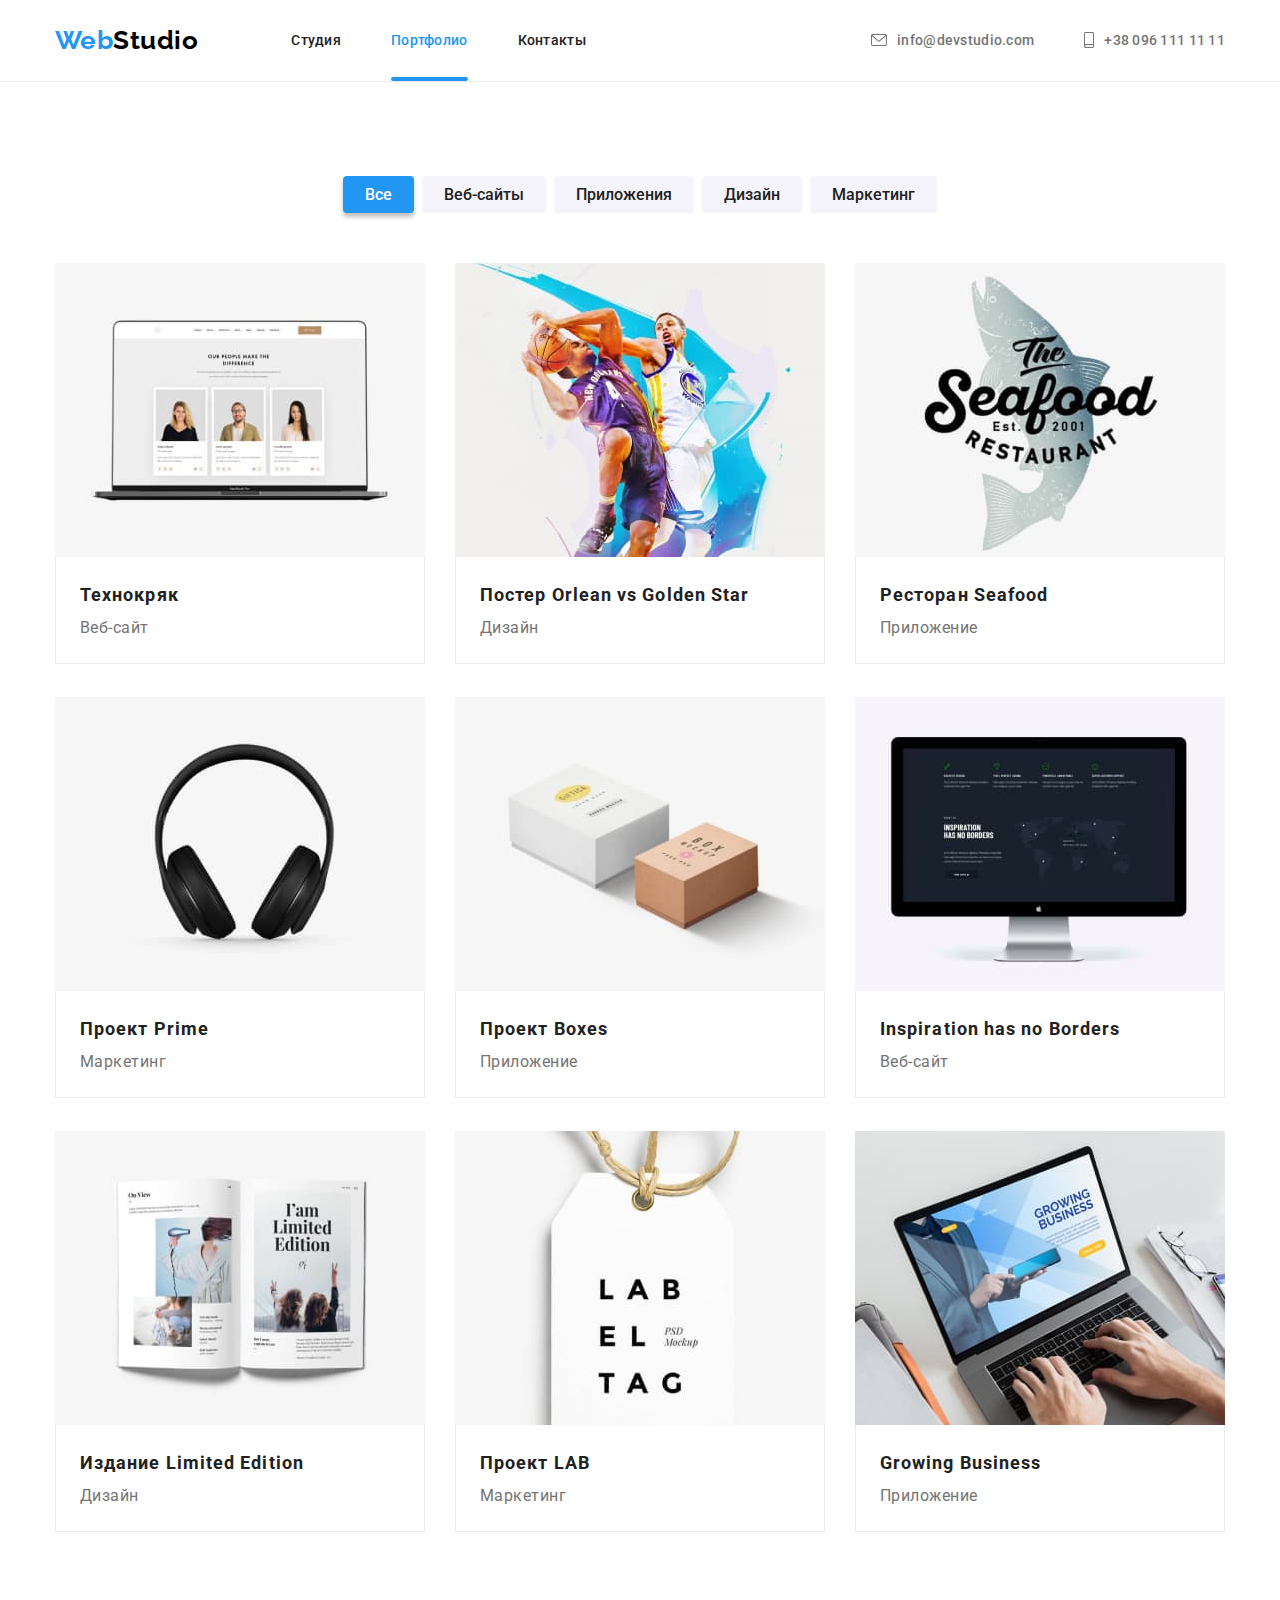
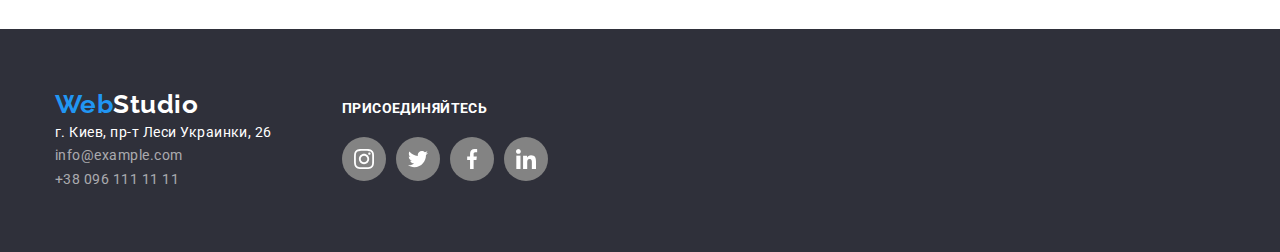
==== portfolio.html @ 6bed9a38 "hw6 first" ====
<!DOCTYPE html>
<html lang="ru">
<head>
  <meta charset="UTF-8">
  <meta http-equiv="X-UA-Compatible" content="IE=edge">
  <meta name="viewport" content="width=device-width, initial-scale=1.0">
  <title>portfolio</title>
  <link rel="stylesheet" href="https://fonts.googleapis.com/css2?family=Raleway:wght@700&family=Roboto:wght@400;500;700;900&display=swap">
  <link rel="stylesheet" href="https://cdnjs.cloudflare.com/ajax/libs/modern-normalize/1.1.0/modern-normalize.css"
    integrity="sha512-Y0MM+V6ymRKN2zStTqzQ227DWhhp4Mzdo6gnlRnuaNCbc+YN/ZH0sBCLTM4M0oSy9c9VKiCvd4Jk44aCLrNS5Q=="
    crossorigin="anonymous" referrerpolicy="no-referrer" />
  <link rel="stylesheet" href="./css/styles.css">
</head>
<body class="page">
  <!-- Шапка портфолио ------->
  <header class="header">
    <div class="container logo-head">
      <a href="./index.html" class="logo link"
      >Web<span lang="en" class="top-logo">Studio</span>
      </a>
      <nav class="nav">
        <ul class="site-nav list">
          <li class="item"> <a href="./index.html" class="studio link"> Студия</a> </li>
          <li class="item"> <a href="./portfolio.html" class="portfolio link current"> Портфолио</a> </li>
          <li class="item"> <a href="" class="contacts link"> Контакты</a> </li>
        </ul>
      </nav>
      <ul class="auth-nav list">
        <li class="item"> <a href="mailto:info@devstudio.com" 
                target="_blank" rel="noopener noreferrer"
                class="mail link"><svg class="mail-icon" width="16" height="12">
                  <use href="./images/icons.svg#icon-envelope"></use>
                </svg> info@devstudio.com</a>
        </li>
        <li class="item"> <a href="tel:+380961111111"
                class="phone link"><svg class="phone-icon" width="10" height="16" viewBox="0 0 10 16" fill="none" xmlns="http://www.w3.org/2000/svg">
                  <path
                    d="M8.5 0H1.5C0.672848 0 0 0.672848 0 1.5V14.5C0 15.3272 0.672848 16 1.5 16H8.5C9.32715 16 10 15.3272 10 14.5V1.5C10 0.672848 9.32715 0 8.5 0ZM1.5 1H8.5C8.77588 1 9 1.22412 9 1.5V12H1V1.5C1 1.22412 1.22412 1 1.5 1ZM8.5 15H1.5C1.22412 15 1 14.7759 1 14.5V13H9V14.5C9 14.7759 8.77588 15 8.5 15Z"
                     />
                  <path
                    d="M2.35355 13.7389C2.54882 13.9213 2.54882 14.2169 2.35355 14.3992C2.15828 14.5816 1.84172 14.5816 1.64645 14.3992C1.45118 14.2169 1.45118 13.9213 1.64645 13.7389C1.84172 13.5566 2.15828 13.5566 2.35355 13.7389Z"
                     />
                </svg> +38 096 111 11 11</a>
        </li>
      </ul>
    </div>
  </header>

  <main>
    
  <!--Кнопки-->
  <section class="section portfolio-section">
    <div class="container">
      <h1 class="visually-hidden">Portfolio</h1>
      <ul class="portfolio-btns list">
        <li class="btns-list"><button type="button" class="portfolio-button current">Все</button></li>
        <li class="btns-list"><button type="button" class="portfolio-button">Веб-сайты</button></li>
        <li class="btns-list"><button type="button" class="portfolio-button">Приложения</button></li>
        <li class="btns-list"><button type="button" class="portfolio-button">Дизайн</button></li>
        <li class="btns-list"><button type="button" class="portfolio-button">Маркетинг</button></li>
      </ul>  

  <!--Макеты проектов-->
      <ul class="projects list">
        <li class="item">
          <div class="project-item-wrap"> 
            <img src="./images/technocrash.jpg" alt="Фото ноутбука" width="370" height="294">
            <p class="project-top-text">Технокряк это современная площадка распространения коронавируса. Компании используют эту платформу для цифрового
            шпионажа и атак на защищённые сервера конкурентов.</p>
          </div>
          <div class="description-photo">            
            <h2 class="title sites">Технокряк</h2> 
            <a class="section content">Веб-сайт </a>
          </div>
        </li>

        <li class="item">
          <div class="project-item-wrap">
            <img src="./images/basketball.jpg" alt="Фото баскетболистов" width="370" height="294">
            <p class="project-top-text">Технокряк это современная площадка распространения коронавируса. Компании используют эту платформу для цифрового
            шпионажа и атак на защищённые сервера конкурентов.</p>
          </div>
          <div class="description-photo">            
            <h2 class="title sites">Постер <span lang="en"> Orlean vs Golden Star</span></h2> 
            <a class="section content">Дизайн </a>
          </div>
        </li>

        <li class="item">
          <div class="project-item-wrap">
            <img src="./images/seafood.jpg" alt="Фото рыбы" width="370" height="294">
            <p class="project-top-text">Технокряк это современная площадка распространения коронавируса. Компании используют эту платформу для цифрового
            шпионажа и атак на защищённые сервера конкурентов.</p>
          </div>
          <div class="description-photo">            
            <h2 class="title sites">Ресторан <span lang="en">Seafood</span> </h2> 
            <a class="section content">Приложение </a>
          </div>
        </li>

        <li class="item">
          <div class="project-item-wrap">
            <img src="./images/speakerphone.jpg" alt="Фото Наушники" width="370" height="294">
            <p class="project-top-text">Технокряк это современная площадка распространения коронавируса. Компании используют эту платформу для цифрового
            шпионажа и атак на защищённые сервера конкурентов.</p>
          </div>
          <div class="description-photo">            
            <h2 class="title sites">Проект <span lang="en">Prime</span></h2> 
            <a class="section content">Маркетинг </a>
          </div>
        </li>

        <li class="item">
          <div class="project-item-wrap">
            <img src="./images/boxes.jpg" alt="Фото Коробки" width="370" height="294">
            <p class="project-top-text">Технокряк это современная площадка распространения коронавируса. Компании используют эту платформу для цифрового
            шпионажа и атак на защищённые сервера конкурентов.</p>
          </div>
          <div class="description-photo">            
            <h2 class="title sites">Проект <span lang="en">Boxes</span></h2> 
            <a class="section content">Приложение </a>
          </div>
        </li>

        <li class="item">
          <div class="project-item-wrap">
            <img src="./images/display.jpg" alt="Фото Дисплей" width="370" height="294">
            <p class="project-top-text">Технокряк это современная площадка распространения коронавируса. Компании используют эту платформу для цифрового
            шпионажа и атак на защищённые сервера конкурентов.</p>
          </div>
          <div class="description-photo">            
            <h2 class="title sites" lang="en">Inspiration has no Borders</h2> 
            <a class="section content">Веб-сайт </a>
          </div>
        </li>

        <li class="item">
          <div class="project-item-wrap">
            <img src="./images/book.jpg" alt="Фото Книга" width="370" height="294">
            <p class="project-top-text">Технокряк это современная площадка распространения коронавируса. Компании используют эту платформу для цифрового
            шпионажа и атак на защищённые сервера конкурентов.</p>
          </div>
          <div class="description-photo">            
            <h2 class="title sites">Издание <span lang="en">Limited Edition</span></h2> 
            <a class="section content">Дизайн</a> 
          </div>
        </li>

        <li class="item">
          <div class="project-item-wrap">
            <img src="./images/trincket.jpg" alt="Фото брелок" width="370" height="294">
            <p class="project-top-text">Технокряк это современная площадка распространения коронавируса. Компании используют эту платформу для цифрового
            шпионажа и атак на защищённые сервера конкурентов.</p>
          </div>
          <div class="description-photo">            
            <h2 class="title sites">Проект <span lang="en">LAB</span> </h2> 
            <a class="section content">Маркетинг</a> 
          </div>
        </li>
        
        <li class="item">
          <div class="project-item-wrap">
            <img src="./images/desktop.jpg" alt="Фото компьютер" width="370" height="294">
            <p class="project-top-text">Технокряк это современная площадка распространения коронавируса. Компании используют эту платформу для цифрового
            шпионажа и атак на защищённые сервера конкурентов.</p>
          </div>
          <div class="description-photo">            
            <h2 class="title sites" lang="en">Growing Business</h2> 
            <a class="section content">Приложение</a> 
          </div>
        </li> 
      </ul>
    </div>
  </section>
  </main>

  <!-- Подвал-->
  <footer class="footer">
    <div class="container bottom">
        <div class="address-box">
          <a href="./index.html" class="logo link">Web<span class="down logo link">Studio</span></a>
          <address>
            <ul class="address list">
              <li class="city"> г. Киев, пр-т Леси Украинки, 26 </li>
              <li> <a href="mailto:info@example.com" class="mail link">info@example.com</a> </li>
              <li> <a href="tel:+380961111111" class="phone link"> +38 096 111 11 11</a> </li>
            </ul>
          </address>
        </div>

        <div class="connect">
          <p class="connect-title">присоединяйтесь</p>
          <ul class="team-social-list list">
            <li class="footer-social-item">
              <a href="" class="footer-social-link">
                <svg class="footer-social-icon" width="20" height="20">
                  <use href="./images/icons.svg#icon-instagram"></use>
                </svg>
              </a>
            </li>
            <li class="footer-social-item">
              <a href="" class="footer-social-link">
                <svg class="footer-social-icon" width="20" height="20">
                  <use href="./images/icons.svg#icon-twitter"></use>
                </svg>
              </a>
            </li>
            <li class="footer-social-item">
              <a href="" class="footer-social-link">
                <svg class="footer-social-icon" width="20" height="20">
                  <use href="./images/icons.svg#icon-facebook"></use>
                </svg>
              </a>
            </li>
            <li class="footer-social-item">
              <a href="" class="footer-social-link">
                <svg class="footer-social-icon" width="20" height="20">
                  <use href="./images/icons.svg#icon-linkedin"></use>
                </svg>
              </a>
            </li>
          </ul>
        </div>
      
    </div>
  </footer>  
</body>
</html>
---- css/styles.css ----
/* цвет Абзацев 212121 
  цвет текста 757575
  цвет лого 2196f3
  цвет лого 000000
  акцент ffffff
  фон ffffff  
  фон команда f5f4fa
*/

:root {
  --primary-text-color: #757575;
  --title-text-color: #212121;
  --accent-color: #ffffff;
  --background-color: #f5f4fa;
  --accent-text-color: #2196f3;
  --background-hero: #2f303a;
  --address-color: #c4c4c4;
  --logo-color: #000000;
  --header-border: #ececec;
  --address-color: rgba(255, 255, 255, 0.6);
  --social-link-color: #afb1b8;
  --button-shadow: rgba(0, 0, 0, 0.25);
  --footer-social-link-color: rgba(255, 255, 255, 0.1);
  --time-duration: 500ms;
  --features-background-color: rgba(47, 48, 58, 0.8);
  --top-box-color: rgba(33, 150, 243, 0.9);
  --backdrop-color: rgba(0, 0, 0, 0.2);
}

html {
  box-sizing: border-box;
}

*,
*::before,
*::after {
  box-sizing: inherit;
}

p,
h1,
h2,
h3,
h4,
h5,
h6 {
  margin: 0;
}

img {
  display: block;
  max-width: 100%;
  height: auto;
}

.visually-hidden {
  position: absolute;
  width: 1px;
  height: 1px;
  margin: -1px;
  border: 0;
  padding: 0;
  white-space: nowrap;
  clip-path: inset(100%);
  clip: rect(0 0 0 0);
  overflow: hidden;
}

.page {
  margin: 0;

  background-color: var(--accent-color);
  color: var(--primary-text-color);
  font-family: Roboto, sans-serif;
  font-style: normal;
  letter-spacing: 0.03em;
}

.container {
  text-align: center;
  width: 1200px;
  margin: 0px auto;
  padding: 0 15px;
}

.header {
  border-bottom: 1px solid var(--header-border);
}

.logo-head {
  display: flex;
  align-items: center;
}

.link {
  text-decoration: none;
  color: inherit;
  transition: color var(--time-duration) cubic-bezier(0.4, 0, 0.2, 1);
}

.logo {
  color: var(--accent-text-color);
  font-family: Raleway, sans-serif;
  font-weight: 700;
  font-size: 26px;
  line-height: 1.2;
  transition: color var(--time-duration) cubic-bezier(0.4, 0, 0.2, 1);
}

.top-logo {
  color: var(--logo-color);
}

.logo-header .logo{
  padding-top: 24px;
  padding-bottom: 24px;
}

.down,
.city {
  color: var(--accent-color);
}
.logo:hover {
  color: var(--accent-text-color);
}

.list {
  list-style: none;
  padding: 0;
  margin: 0;
}

/* site nav */

.nav {
  margin-left: 93px;
}
.site-nav {
  display: flex;

  color: var(--title-text-color);
  font-weight: 500;
  font-size: 14px;
  line-height: 1.2;
  letter-spacing: 0.02em;
  transition: color var(--time-duration) cubic-bezier(0.4, 0, 0.2, 1);
}

.site-nav .item + .item {
  margin-left: 50px;
}

.site-nav .studio,
.site-nav .portfolio,
.site-nav .contacts {
  color: var(--title-text-color);
  padding-top: 32px;
  padding-bottom: 32px;
  display: block;
  transition: color var(--time-duration) cubic-bezier(0.4, 0, 0.2, 1);
}

.site-nav .link:hover,
.site-nav .link:focus,
.site-nav .link.current {
  color: var(--accent-text-color);
}

.site-nav .link {
  position: relative;
}
.site-nav .link.current::after {
  position: absolute;
  content: "";
  width: 100%;
  height: 4px;
  background-color: var(--accent-text-color);
  left: 0;
  bottom: 0;
  border: 1px solid var(--logo-color)
  box-sizing: border-box;
  border-radius: 2px;
}

/* -------------auth-nav ----------- */
.auth-nav {
  display: flex;
  margin-left: auto;
  transition: color var(--time-duration) cubic-bezier(0.4, 0, 0.2, 1);
}

.auth-nav .item + .item {
  margin-left: 50px;
}

.auth-nav .mail,
.auth-nav .phone,
.auth-nav .first-mail {
  display: flex;
  color: var(--primary-text-color);
  font-weight: 500;
  font-size: 14px;
  line-height: 1.2;
  letter-spacing: 0.02em;
  padding: 32px 0;
  align-items: center;
  transition: color var(--time-duration) cubic-bezier(0.4, 0, 0.2, 1);
}

.auth-nav .link:hover,
.auth-nav .link:focus {
  color: var(--accent-text-color);
}

.auth-nav .link:hover .mail-icon,
.auth-nav .link:focus .mail-icon,
.auth-nav .link:hover .phone-icon,
.auth-nav .link:focus .phone-icon {
  color: var(--accent-text-color);
}

.mail-icon,
.phone-icon {
  fill: currentColor;
  margin-right: 10px;
  transition: cubic-bezier(0.4, 0, 0.2, 1), 
  cubic-bezier(0.4, 0, 0.2, 1); 
  
}

/*--------------- Hero------*/
.hero-title,
.hero-button {
  color: var(--accent-color);
}

.hero-title {
  width: 696px;
  margin: 0 auto 30px;
  font-weight: 900;
  font-size: 44px;
  line-height: 1.4;
  letter-spacing: 0.06em;
  text-transform: uppercase;
}

.hero-button {
  text-align: center;
  width: 200px;
  height: 50px;
  border-radius: 4px;
  border: 0;

  background-color: var(--accent-text-color);
  font-family: Roboto, sans-serif;
  font-weight: 700;
  font-size: 16px;
  line-height: 1.9;
  letter-spacing: 0.06em;
  cursor: pointer;
}

.hero {
  padding-top: 200px;
  padding-bottom: 200px;
  background-color: var(--background-hero);
  background-image: linear-gradient(
      rgba(47, 48, 58, 0.4),
      rgba(47, 48, 58, 0.4)
    ),
    url(../images/hero-bg.jpg);
  width: 1600px;
  height: 600px;
  background-repeat: no-repeat;
  background-position: 50% 50%;
  background-size: cover;
  margin: 0 auto;
}

.property {
  padding-bottom: 94px;
  padding-top: 94px;
}

.section .title {
  color: var(--title-text-color);
  font-weight: 700;
  font-size: 18px;
  line-height: 2;
  letter-spacing: 0.06em;
}
/* -------Team------------ */
.title-features {
  display: inline;
  margin-right: auto;
  margin-bottom: 50px;
}

.photos {
  padding-bottom: 94px;
}

.features {
  display: flex;
}

.features .item {
  position: relative;
}

.features .item + .item {
  margin-left: 30px;
}

.features-text {
  position: absolute;
  top: 50%;
  left: 50%;
  transform: translate(-50%, -50%);
  color: var(--accent-color);
  font-weight: 700;
  font-size: 14px;
  line-height: 1.2;
  text-align: justify;
  letter-spacing: 0.03em;
  text-transform: uppercase;
}

.features-text-box {
  position: absolute;
  background-color: var(--features-background-color);
  width: 370px;
  height: 70px;
  bottom: 0;  
}

.employees {
  display: flex;
}

.employees .item {
  border-radius: 4px;
  box-shadow: 0 4px 4px 0 var(--button-shadow);
  overflow: hidden;
}

.employees .item + .item {
  margin-left: 30px;
}

.properties {
  display: flex;
}

.properties .item {
  margin-right: 30px;
  width: 270px;
}

.properties .item:last-child {
  margin-right: 0;
}

.property-item {
  display: flex;
  background-color: var(--background-color);
  width: 270px;
  height: 120px;
  justify-content: center;
  align-items: center;
  margin-bottom: 30px;
}

/* --------Social links------------- */

.team-social-list {
  display: flex;
  justify-content: center;
}

.team-social-item {
  background-color: var(--accent-color);
  width: 44px;
  height: 44px;
  border-radius: 50%;
  transition: background-color var(--time-duration) cubic-bezier(0.4, 0, 0.2, 1);
}

.team-social-item + .team-social-item {
  margin-left: 10px;
}

.social-link {
  width: 100%;
  height: 100%;
  display: flex;
  align-items: center;
  justify-content: center;
  border-radius: 50%;
  transition: color var(--time-duration) cubic-bezier(0.4, 0, 0.2, 1), 
  background-color var(--time-duration) cubic-bezier(0.4, 0, 0.2, 1);  
}

.social-icon {
  fill: var(--social-link-color);
  transition: fill var(--time-duration) cubic-bezier(0.4, 0, 0.2, 1);
}

.social-link:hover .social-icon,
.social-link:focus .social-icon {
  fill: var(--accent-color);
}

.social-link:hover,
.social-link:focus {
  background-color: var(--accent-text-color);
}

.customers {
  justify-content: center;
  padding-top: 100px;
  padding-bottom: 88px;
}

.customers-title {
  margin-bottom: 50px;
}

.customers-list {
  display: flex;
  justify-content: center;
}

.customers-item {
  background-color: var(--accent-color);
  width: 170px;
  height: 92px;
  border: 1px solid var(--social-link-color);
  box-sizing: border-box;
  border-radius: 4px;
  transition: color var(--time-duration) cubic-bezier(0.4, 0, 0.2, 1);
}

.customers-item + .customers-item {
  margin-left: 30px;
}

.customers-link {
  width: 100%;
  height: 100%;
  display: flex;
  align-items: center;
  justify-content: center;
  transition: color var(--time-duration)  cubic-bezier(0.4, 0, 0.2, 1);
}

.customers-icon {
  fill: var(--social-link-color);
  transition: fill var(--time-duration) cubic-bezier(0.4, 0, 0.2, 1);
}

.customers-item:hover,
.customers-item:focus {
  border: 1px solid var(--accent-text-color);
  box-sizing: border-box;
  border-radius: 4px;
}

.customers-link:hover,
.customers-link:focus {
  background-color: var(--accent-color);
}

.customers-link:hover .customers-icon,
.customers-link:focus .customers-icon {
  fill: var(--accent-text-color);
}

.projects {
  display: flex;
  flex-wrap: wrap;

  padding-left: 0;
  padding-right: 0;
  transition: color var(--time-duration) cubic-bezier(0.4, 0, 0.2, 1);
}

.projects .item {
  text-align: left;
  width: 370px;
  height: 404px;
  margin-right: 30px;
  transition: color var(--time-duration) cubic-bezier(0.4, 0, 0.2, 1);
}

.projects .item:hover,
.projects .item:focus {
  box-shadow: 0 4px 4px 0 var(--button-shadow);
}

.projects .item:hover .project-top-text,
.projects .item:focus .project-top-text {
  transform: translateY(0);
}


.projects .item:nth-child(3n) {
  margin-right: 0;
}

.projects .item:nth-child(n + 3) {
  margin-bottom: 30px;
}

.projects .item:nth-last-child(-n + 3) {
  margin-bottom: 0;
}

.section .images {
  display: block;
}

.section .customers-title,
.section .images,
.section .list-team {
  color: var(--title-text-color);
  font-weight: 700;
  font-size: 36px;
  line-height: 1.16;
  text-align: center;
  letter-spacing: 0.03em;
}

.section .list-team {
  margin-bottom: 50px;
}

.signature {
  background-color: var(--accent-color);
  padding: 30px;
}

.title-description {
  margin-bottom: 10px;
  text-align: left;
  color: var(--title-text-color);
  font-weight: 700;
  font-size: 14px;
  line-height: 1.2;
  letter-spacing: 0.03em;
  text-transform: uppercase;
}

.title {
  color: var(--title-text-color);
  letter-spacing: 0.06em;
}

.title-team {
  color: var(--title-text-color);
  font-weight: 500;
  font-size: 16px;
  line-height: 1.2;
  text-align: center;
  margin-bottom: 10px;
}
.section-content {
  text-align: left;
  color: var(--primary-text-color);
  font-weight: 400;
  font-size: 14px;
  line-height: 1.71;
  letter-spacing: 0.03em;
}

.profession {
  text-align: center;
  margin-bottom: 16px;
}

.team {
  background-color: var(--background-color);
  padding-bottom: 94px;
  padding-top: 94px;
}

.portfolio-section {
  padding: 94px 0;
  transition: color var(--time-duration) cubic-bezier(0.4, 0, 0.2, 1);
}

.portfolio-btns {
  display: flex;
  justify-content: center;
  align-self: center;
  margin-bottom: 50px; 
}

.btns-list:first-child {
  margin-left: 0;
}

.btns-list {
  margin-left: 8px;
  transition: background-color var(--time-duration) cubic-bezier(0.4, 0, 0.2, 1);
}

.portfolio-button {
  border-radius: 4px;
  padding: 6px 22px;
  border: 0;

  background-color: var(--background-color);
  color: var(--title-text-color);
  font-weight: 500;
  font-size: 16px;
  line-height: 1.6;
  cursor: pointer;
  transition: color var(--time-duration) cubic-bezier(0.4, 0, 0.2, 1),
  background-color var(--time-duration) cubic-bezier(0.4, 0, 0.2, 1);
}

.portfolio-button:hover,
.portfolio-button:focus,
.portfolio-button:active,
.portfolio-btns .current {
  background-color: var(--accent-text-color);
  color: var(--accent-color);
  box-shadow: 0 4px 4px 0 var(--button-shadow);
}

.title .sites {
  font-weight: 700;
  font-size: 18px;
  line-height: 2;
  letter-spacing: 0.06em;
  margin-bottom: 4px;
}

.description-photo {
  padding: 20px 24px;
  border: 1px solid var(--header-border);
  border-top: 0;
}

.section .content {
  color: var(--primary-text-color);
  font-size: 16px;
  line-height: 1.87;
}

.project-item-wrap {
  position: relative;
  overflow: hidden;
}

.project-top-text {
  position: absolute;
  top: 0;
  left: 0;
  height: 100%;
  color: var(--accent-color);
  background-color: var(--top-box-color);
  font-size: 18px;
  line-height: 1.55;
  letter-spacing: 0.03em;
  padding: 63px 24px;
  transform: translateY(101%);
  transition: transform var(--time-duration);
}


/* -----------Footer------ */

.address .link {
  color: var(--address-color);
}

.footer {
  display: flex;
  padding-top: 60px;
  padding-bottom: 60px;
  background-color: var(--background-hero);
}

.bottom {
  text-align: left;
  display: flex;
}

.footer .bottom {
  align-items: baseline;
}

.page {
  color: var(--address-color);
}

.footer .mail,
.footer .phone,
.footer .city {
  font-size: 14px;
  font-weight: 400;
  font-style: normal;
  line-height: 1.7;
  display: block;
}

.bottom .logo {
  display: flex;
}

.bottom .down {
  /* margin-bottom: 20px; */
}

.logo-footer {
  margin-bottom: 20px;
}

.address-row {
  margin-bottom: 9px;
}

.address .link:focus,
.address .link:hover {
  color: var(--accent-text-color);
}

.connect {
  margin-left: 70px;
}

.connect-title {
  color: var(--accent-color);
  margin-bottom: 20px;
  font-weight: 700;
  font-size: 14px;
  line-height: 1.2;
  letter-spacing: 0.03em;
  text-transform: uppercase;
}

.footer-social-item {
  background-color: var(--primary-text-color);
  border-radius: 50%;
  width: 44px;
  height: 44px;
  transition: background-color var(--time-duration) cubic-bezier(0.4, 0, 0.2, 1);
}

.footer-social-link {
  width: 100%;
  height: 100%;
  display: flex;
  align-items: center;
  justify-content: center;
  border-radius: 50%;
  transition: background-color var(--time-duration) cubic-bezier(0.4, 0, 0.2, 1);
  /* color var(--time-duration) cubic-bezier(0.4, 0, 0.2, 1);   */
  background-color: var(--footer-social-link-color);
}
.footer-social-item + .footer-social-item {
  margin-left: 10px;
}

.footer-social-icon {
  fill: var(--accent-color);
  transition: fill var(--time-duration) cubic-bezier(0.4, 0, 0.2, 1);
}

.footer-social-link:hover .footer-social-icon,
.footer-social-link:focus .footer-social-icon {
  fill: var(--accent-color);
}

.footer-social-link:hover,
.footer-social-link:focus {
  background-color: var(--accent-text-color);
}

.backdrop {
  position: fixed;
  width: 100vw;
  height: 100vh;
  background-color: var(--backdrop-color);  
  top: 0;
  left: 0;
  transition: opacity var(--time-duration), visibility var(--time-duration);
}

.modal {
  position: absolute;
  top: 50%;
  left: 50%;
  transform: rotate(0) translate(-50%, -50%);
  transition: transform var(--time-duration);
  width: 528px;
  height: 581px;
  background-color: var(--background-color);
  border-radius: 5px;
}

.modal-close-button {
  position: absolute;
  top: 6px;
  right: 6px;
  width: 30px;
  height: 30px;
  background-color: transparent;
  border-radius: 50%;
  border: 1px solid var(--address-color);
  display: flex;
  align-items: center;
  justify-content: center;
}

.is-hidden {
  visibility: hidden;
  opacity: 0;
  pointer-events: none;
}

.backdrop.is-hidden .modal {
  transform: rotate(90deg);
}
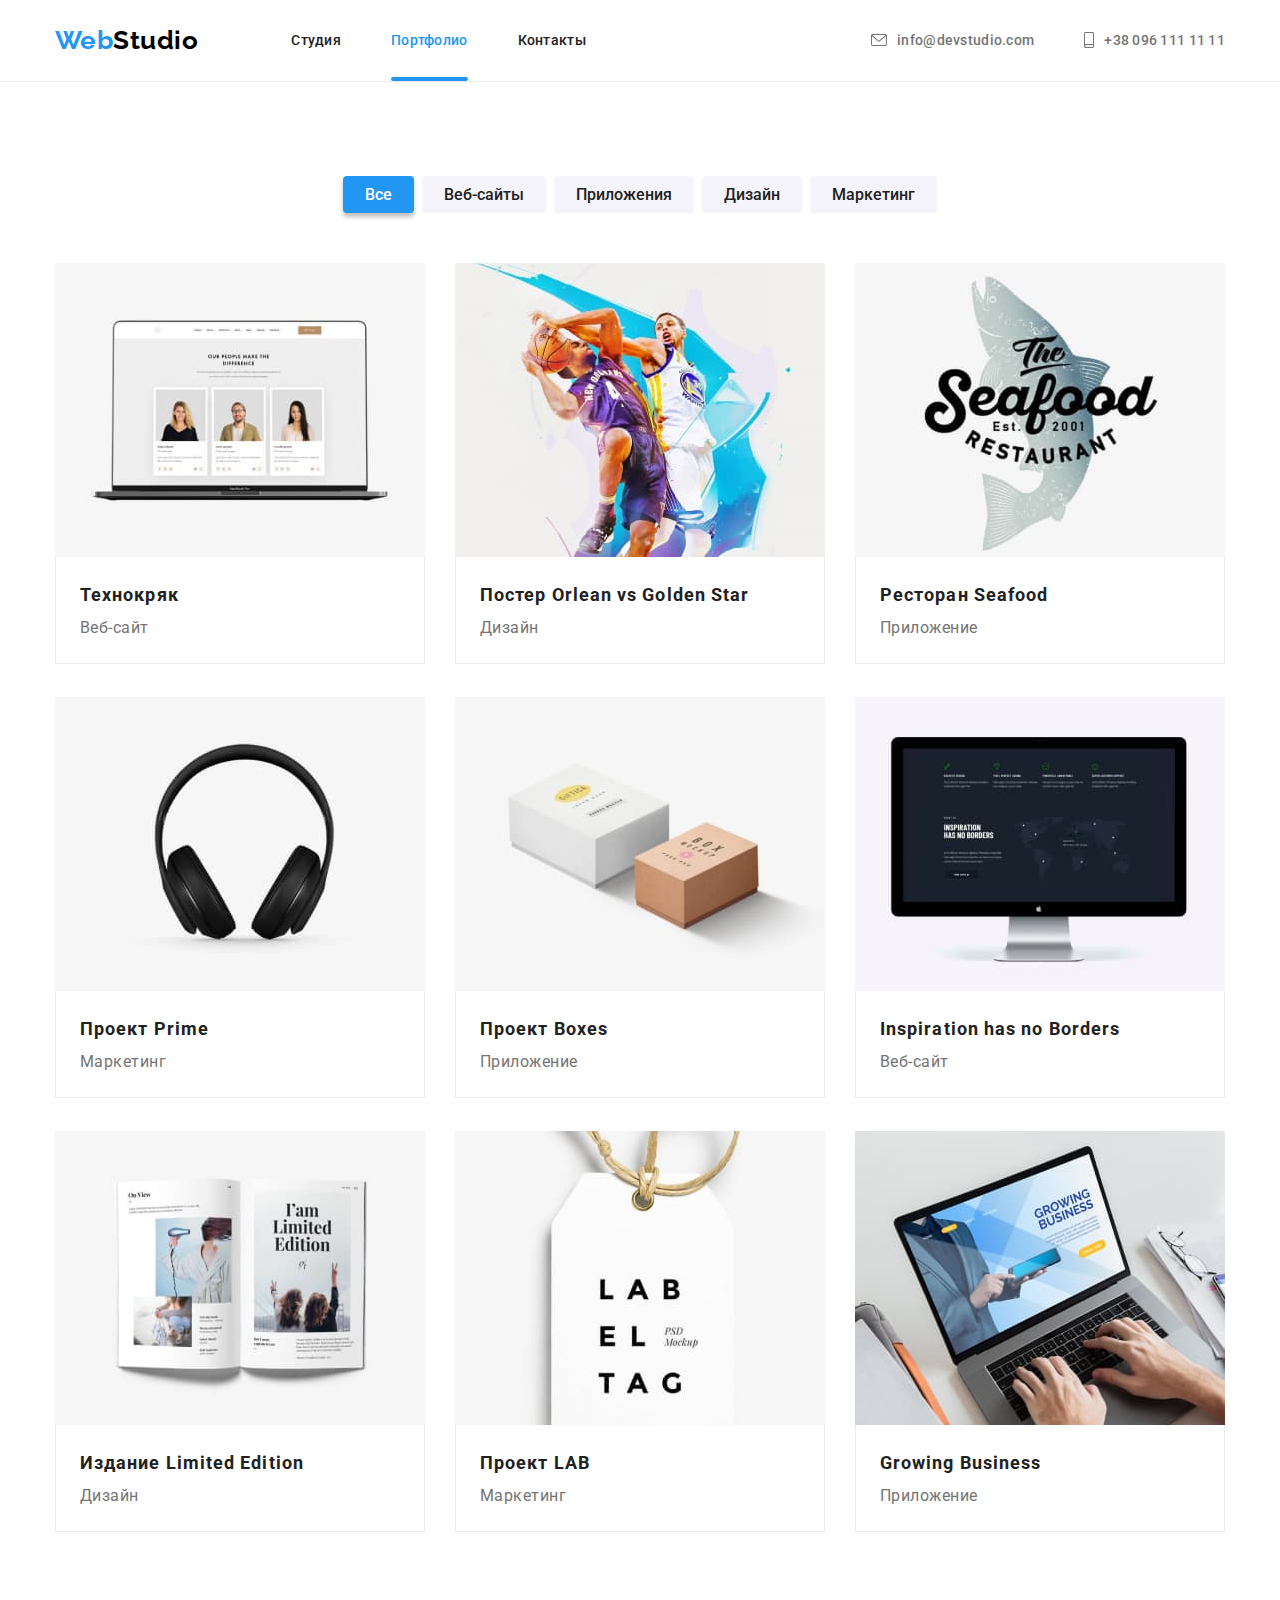
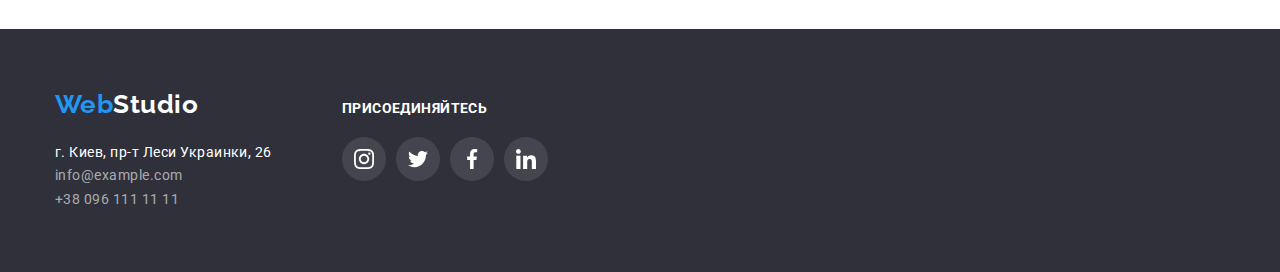
==== commit cb35ab55: "hw6 ==1" ====
--- a/portfolio.html
+++ b/portfolio.html
@@ -178,7 +178,7 @@
   <footer class="footer">
     <div class="container bottom">
         <div class="address-box">
-          <a href="./index.html" class="logo link">Web<span class="down logo link">Studio</span></a>
+          <a href="./index.html" class="logo link logo-footer">Web<span class="down logo link">Studio</span></a>
           <address>
             <ul class="address list">
               <li class="city"> г. Киев, пр-т Леси Украинки, 26 </li>
--- a/css/styles.css
+++ b/css/styles.css
@@ -21,6 +21,7 @@
   --social-link-color: #afb1b8;
   --button-shadow: rgba(0, 0, 0, 0.25);
   --footer-social-link-color: rgba(255, 255, 255, 0.1);
+  --input-form-border: rgba(255, 255, 255, 0.2);
   --time-duration: 500ms;
   --features-background-color: rgba(47, 48, 58, 0.8);
   --top-box-color: rgba(33, 150, 243, 0.9);
@@ -313,15 +314,10 @@
 }
 
 .features-text {
-  position: absolute;
-  top: 50%;
-  left: 50%;
-  transform: translate(-50%, -50%);
   color: var(--accent-color);
   font-weight: 700;
   font-size: 14px;
   line-height: 1.2;
-  text-align: justify;
   letter-spacing: 0.03em;
   text-transform: uppercase;
 }
@@ -332,6 +328,9 @@
   width: 370px;
   height: 70px;
   bottom: 0;  
+  display: flex;
+  justify-content: center;
+  align-items: center;
 }
 
 .employees {
@@ -741,8 +740,7 @@
   text-transform: uppercase;
 }
 
-.footer-social-item {
-  background-color: var(--primary-text-color);
+.footer-social-item { 
   border-radius: 50%;
   width: 44px;
   height: 44px;
@@ -778,6 +776,42 @@
 .footer-social-link:focus {
   background-color: var(--accent-text-color);
 }
+
+.online {
+  margin-left: 93px;
+}
+
+.online-input {
+  background-color: transparent;
+}
+
+
+.online-title {
+  color: var(--accent-color);
+  margin-bottom: 20px;
+  font-weight: 700;
+  font-size: 14px;
+  line-height: 1.2;
+  letter-spacing: 0.03em;
+  text-transform: uppercase;
+}
+
+.online-button {
+  border-radius: 4px;
+  padding: 6px 22px;
+  border: 0;
+
+  background-color: var(--background-color);
+  color: var(--title-text-color);
+  font-weight: 500;
+  font-size: 16px;
+  line-height: 1.6;
+  cursor: pointer;
+  transition: color var(--time-duration) cubic-bezier(0.4, 0, 0.2, 1),
+  background-color var(--time-duration) cubic-bezier(0.4, 0, 0.2, 1);
+
+}
+
 
 .backdrop {
   position: fixed;
@@ -791,6 +825,7 @@
 
 .modal {
   position: absolute;
+  padding: 40px;
   top: 50%;
   left: 50%;
   transform: rotate(0) translate(-50%, -50%);
@@ -799,6 +834,57 @@
   height: 581px;
   background-color: var(--background-color);
   border-radius: 5px;
+}
+
+.modal-form {
+  margin-top: 12px;
+  margin-bottom: 20px;
+}
+
+.modal-form-field {
+  margin-bottom: 10px;
+}
+
+.modal-form-field:last-child {
+  margin-bottom: 0;
+}
+
+.modal-input-wrap {
+  position: relative;
+}
+
+.modal-input-text {
+  font-size: 12px;
+  display: block;
+  margin-bottom: 5px;
+  color: var(--title-text-color);
+}
+
+.modal-input {
+  width: 100%;
+  height: 58px;
+  border: 1px solid var(--input-form-border);
+  border-radius: 4px;
+  padding-left: 48px;
+  padding-right: 31px;
+  outline: none;
+  background-color: transparent;
+  transition: border-color var(--time-duration) cubic-bezier(0.4, 0, 0.2, 1);
+  color: var(--input-form-border);
+}
+
+.modal-input:focus + .input-icon,
+.modal-input:hover + .input-icon
+ {
+    fill: var(--accent-text-color);
+}
+
+.input-icon {
+  position: absolute;
+  top: 50%;
+  transform: translateY(-50%);
+  left: 12px;
+  transition: fill var(--time-duration) cubic-bezier(0.4, 0, 0.2, 1);
 }
 
 .modal-close-button {
@@ -815,6 +901,17 @@
   justify-content: center;
 }
 
+.modal-title {
+  position: absolute;
+  font-weight: 700;
+  font-size: 20px;
+  line-height: 1.15;
+  text-align: center;
+  letter-spacing: 0.03em;
+  color: var(--title-text-color);
+  margin-bottom: 12px;
+}
+
 .is-hidden {
   visibility: hidden;
   opacity: 0;
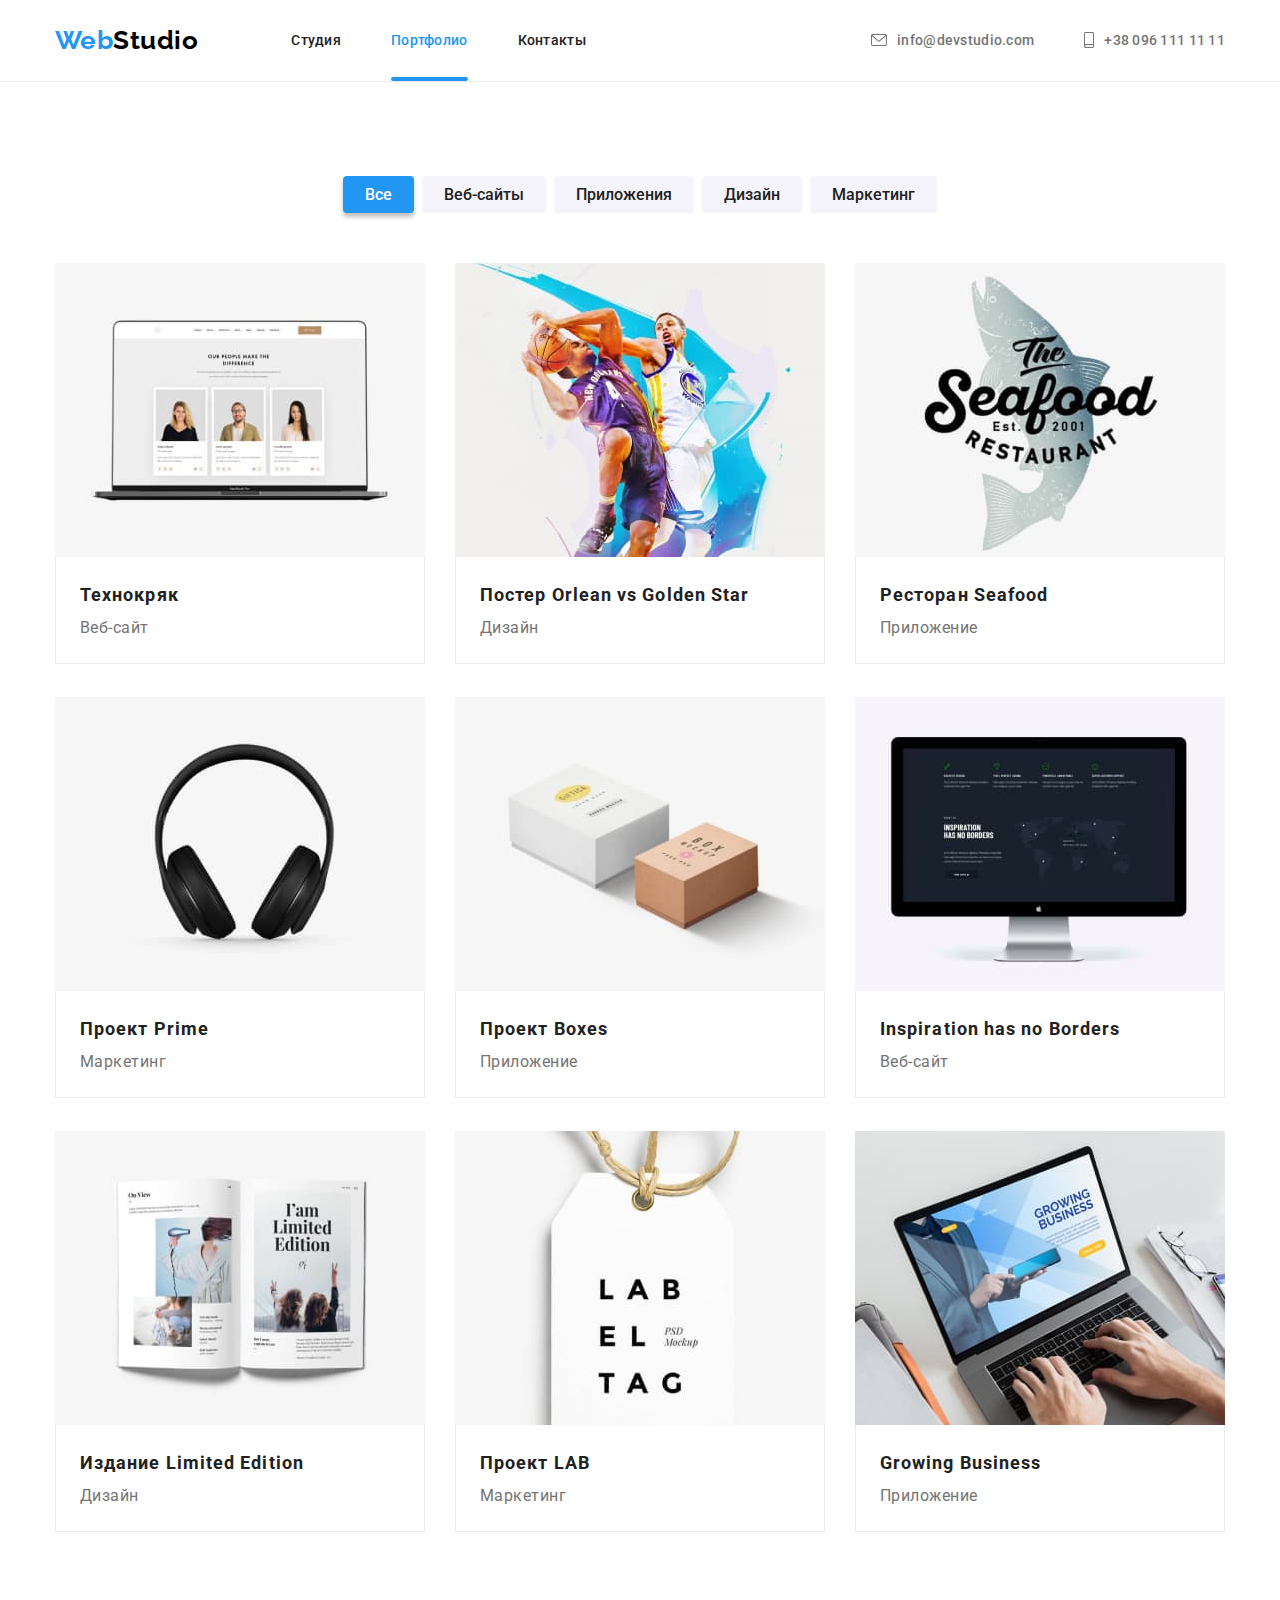
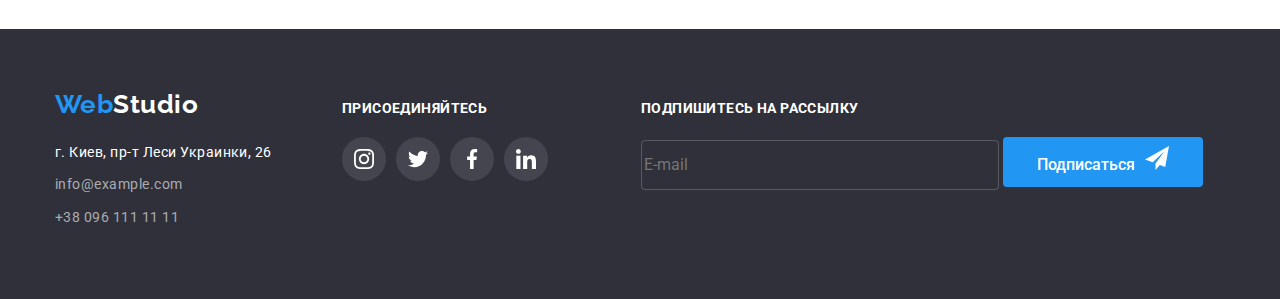
==== commit 462d0d0d: "hw6 ==6" ====
--- a/portfolio.html
+++ b/portfolio.html
@@ -15,7 +15,7 @@
   <!-- Шапка портфолио ------->
   <header class="header">
     <div class="container logo-head">
-      <a href="./index.html" class="logo link"
+      <a href="./index.html" class="logo link logo-header"
       >Web<span lang="en" class="top-logo">Studio</span>
       </a>
       <nav class="nav">
@@ -34,8 +34,7 @@
         </li>
         <li class="item"> <a href="tel:+380961111111"
                 class="phone link"><svg class="phone-icon" width="10" height="16" viewBox="0 0 10 16" fill="none" xmlns="http://www.w3.org/2000/svg">
-                  <path
-                    d="M8.5 0H1.5C0.672848 0 0 0.672848 0 1.5V14.5C0 15.3272 0.672848 16 1.5 16H8.5C9.32715 16 10 15.3272 10 14.5V1.5C10 0.672848 9.32715 0 8.5 0ZM1.5 1H8.5C8.77588 1 9 1.22412 9 1.5V12H1V1.5C1 1.22412 1.22412 1 1.5 1ZM8.5 15H1.5C1.22412 15 1 14.7759 1 14.5V13H9V14.5C9 14.7759 8.77588 15 8.5 15Z"
+                  <path d="M8.5 0H1.5C0.672848 0 0 0.672848 0 1.5V14.5C0 15.3272 0.672848 16 1.5 16H8.5C9.32715 16 10 15.3272 10 14.5V1.5C10 0.672848 9.32715 0 8.5 0ZM1.5 1H8.5C8.77588 1 9 1.22412 9 1.5V12H1V1.5C1 1.22412 1.22412 1 1.5 1ZM8.5 15H1.5C1.22412 15 1 14.7759 1 14.5V13H9V14.5C9 14.7759 8.77588 15 8.5 15Z"
                      />
                   <path
                     d="M2.35355 13.7389C2.54882 13.9213 2.54882 14.2169 2.35355 14.3992C2.15828 14.5816 1.84172 14.5816 1.64645 14.3992C1.45118 14.2169 1.45118 13.9213 1.64645 13.7389C1.84172 13.5566 2.15828 13.5566 2.35355 13.7389Z"
@@ -63,118 +62,136 @@
   <!--Макеты проектов-->
       <ul class="projects list">
         <li class="item">
-          <div class="project-item-wrap"> 
-            <img src="./images/technocrash.jpg" alt="Фото ноутбука" width="370" height="294">
-            <p class="project-top-text">Технокряк это современная площадка распространения коронавируса. Компании используют эту платформу для цифрового
-            шпионажа и атак на защищённые сервера конкурентов.</p>
-          </div>
-          <div class="description-photo">            
-            <h2 class="title sites">Технокряк</h2> 
-            <a class="section content">Веб-сайт </a>
-          </div>
-        </li>
-
-        <li class="item">
-          <div class="project-item-wrap">
-            <img src="./images/basketball.jpg" alt="Фото баскетболистов" width="370" height="294">
-            <p class="project-top-text">Технокряк это современная площадка распространения коронавируса. Компании используют эту платформу для цифрового
-            шпионажа и атак на защищённые сервера конкурентов.</p>
-          </div>
-          <div class="description-photo">            
-            <h2 class="title sites">Постер <span lang="en"> Orlean vs Golden Star</span></h2> 
-            <a class="section content">Дизайн </a>
-          </div>
-        </li>
-
-        <li class="item">
-          <div class="project-item-wrap">
-            <img src="./images/seafood.jpg" alt="Фото рыбы" width="370" height="294">
-            <p class="project-top-text">Технокряк это современная площадка распространения коронавируса. Компании используют эту платформу для цифрового
-            шпионажа и атак на защищённые сервера конкурентов.</p>
-          </div>
-          <div class="description-photo">            
-            <h2 class="title sites">Ресторан <span lang="en">Seafood</span> </h2> 
-            <a class="section content">Приложение </a>
-          </div>
-        </li>
-
-        <li class="item">
-          <div class="project-item-wrap">
-            <img src="./images/speakerphone.jpg" alt="Фото Наушники" width="370" height="294">
-            <p class="project-top-text">Технокряк это современная площадка распространения коронавируса. Компании используют эту платформу для цифрового
-            шпионажа и атак на защищённые сервера конкурентов.</p>
-          </div>
-          <div class="description-photo">            
-            <h2 class="title sites">Проект <span lang="en">Prime</span></h2> 
-            <a class="section content">Маркетинг </a>
-          </div>
-        </li>
-
-        <li class="item">
-          <div class="project-item-wrap">
-            <img src="./images/boxes.jpg" alt="Фото Коробки" width="370" height="294">
-            <p class="project-top-text">Технокряк это современная площадка распространения коронавируса. Компании используют эту платформу для цифрового
-            шпионажа и атак на защищённые сервера конкурентов.</p>
-          </div>
-          <div class="description-photo">            
-            <h2 class="title sites">Проект <span lang="en">Boxes</span></h2> 
-            <a class="section content">Приложение </a>
-          </div>
-        </li>
-
-        <li class="item">
-          <div class="project-item-wrap">
-            <img src="./images/display.jpg" alt="Фото Дисплей" width="370" height="294">
-            <p class="project-top-text">Технокряк это современная площадка распространения коронавируса. Компании используют эту платформу для цифрового
-            шпионажа и атак на защищённые сервера конкурентов.</p>
-          </div>
-          <div class="description-photo">            
-            <h2 class="title sites" lang="en">Inspiration has no Borders</h2> 
-            <a class="section content">Веб-сайт </a>
-          </div>
-        </li>
-
-        <li class="item">
-          <div class="project-item-wrap">
-            <img src="./images/book.jpg" alt="Фото Книга" width="370" height="294">
-            <p class="project-top-text">Технокряк это современная площадка распространения коронавируса. Компании используют эту платформу для цифрового
-            шпионажа и атак на защищённые сервера конкурентов.</p>
-          </div>
-          <div class="description-photo">            
-            <h2 class="title sites">Издание <span lang="en">Limited Edition</span></h2> 
-            <a class="section content">Дизайн</a> 
-          </div>
-        </li>
-
-        <li class="item">
-          <div class="project-item-wrap">
-            <img src="./images/trincket.jpg" alt="Фото брелок" width="370" height="294">
-            <p class="project-top-text">Технокряк это современная площадка распространения коронавируса. Компании используют эту платформу для цифрового
-            шпионажа и атак на защищённые сервера конкурентов.</p>
-          </div>
-          <div class="description-photo">            
-            <h2 class="title sites">Проект <span lang="en">LAB</span> </h2> 
-            <a class="section content">Маркетинг</a> 
-          </div>
+          <a href="" class="project-wrap link">
+            <div class="project-item-wrap"> 
+              <img src="./images/technocrash.jpg" alt="Фото ноутбука" width="370" height="294">
+              <p class="project-top-text">Технокряк это современная площадка распространения коронавируса. Компании используют эту платформу для цифрового
+              шпионажа и атак на защищённые сервера конкурентов.</p>
+            </div>
+            <div class="description-photo">            
+              <h2 class="title sites">Технокряк</h2> 
+              <p class="section content">Веб-сайт </p>
+            </div>
+          </a>
+        </li>
+
+        <li class="item">
+          <a href="" class="project-wrap link">
+            <div class="project-item-wrap">
+              <img src="./images/basketball.jpg" alt="Фото баскетболистов" width="370" height="294">
+              <p class="project-top-text">Технокряк это современная площадка распространения коронавируса. Компании используют эту платформу для цифрового
+              шпионажа и атак на защищённые сервера конкурентов.</p>
+            </div>
+            <div class="description-photo">            
+              <h2 class="title sites">Постер <span lang="en"> Orlean vs Golden Star</span></h2> 
+              <p class="section content">Дизайн </p>
+            </div>
+          </a>
+        </li>
+
+        <li class="item">
+          <a href="" class="project-wrap link">
+            <div class="project-item-wrap">
+              <img src="./images/seafood.jpg" alt="Фото рыбы" width="370" height="294">
+              <p class="project-top-text">Технокряк это современная площадка распространения коронавируса. Компании используют эту платформу для цифрового
+              шпионажа и атак на защищённые сервера конкурентов.</p>
+            </div>
+            <div class="description-photo">            
+              <h2 class="title sites">Ресторан <span lang="en">Seafood</span> </h2> 
+              <p class="section content">Приложение </p>
+            </div>
+          </a>
+        </li>
+
+        <li class="item">
+          <a href="" class="project-wrap link">
+            <div class="project-item-wrap">
+              <img src="./images/speakerphone.jpg" alt="Фото Наушники" width="370" height="294">
+              <p class="project-top-text">Технокряк это современная площадка распространения коронавируса. Компании используют эту платформу для цифрового
+              шпионажа и атак на защищённые сервера конкурентов.</p>
+            </div>
+            <div class="description-photo">            
+              <h2 class="title sites">Проект <span lang="en">Prime</span></h2> 
+              <p class="section content">Маркетинг </p>
+            </div>
+          </a>
+        </li>
+
+        <li class="item">
+          <a href="" class="project-wrap link">
+            <div class="project-item-wrap">        
+              <img src="./images/boxes.jpg" alt="Фото Коробки" width="370" height="294">
+              <p class="project-top-text">Технокряк это современная площадка распространения коронавируса. Компании используют эту платформу для цифрового
+              шпионажа и атак на защищённые сервера конкурентов.</p>
+            </div>
+            <div class="description-photo">            
+              <h2 class="title sites">Проект <span lang="en">Boxes</span></h2> 
+              <p class="section content">Приложение </p>
+            </div>
+          </a>
+        </li>
+
+        <li class="item">
+          <a href="" class="project-wrap link">
+            <div class="project-item-wrap">
+              <img src="./images/display.jpg" alt="Фото Дисплей" width="370" height="294">
+              <p class="project-top-text">Технокряк это современная площадка распространения коронавируса. Компании используют эту платформу для цифрового
+              шпионажа и атак на защищённые сервера конкурентов.</p>
+            </div>
+            <div class="description-photo">            
+              <h2 class="title sites" lang="en">Inspiration has no Borders</h2> 
+              <p class="section content">Веб-сайт </p>
+            </div>
+          </a>
+        </li>
+
+        <li class="item">
+          <a href="" class="project-wrap link">
+            <div class="project-item-wrap">
+              <img src="./images/book.jpg" alt="Фото Книга" width="370" height="294">
+              <p class="project-top-text">Технокряк это современная площадка распространения коронавируса. Компании используют эту платформу для цифрового
+              шпионажа и атак на защищённые сервера конкурентов.</p>
+            </div>
+            <div class="description-photo">            
+              <h2 class="title sites">Издание <span lang="en">Limited Edition</span></h2> 
+              <p class="section content">Дизайн</p> 
+            </div>
+          </a>
+        </li>
+
+        <li class="item">
+          <a href="" class="project-wrap link">
+            <div class="project-item-wrap">
+              <img src="./images/trincket.jpg" alt="Фото брелок" width="370" height="294">
+              <p class="project-top-text">Технокряк это современная площадка распространения коронавируса. Компании используют эту платформу для цифрового
+              шпионажа и атак на защищённые сервера конкурентов.</p>
+            </div>
+            <div class="description-photo">            
+              <h2 class="title sites">Проект <span lang="en">LAB</span> </h2> 
+              <p class="section content">Маркетинг</p> 
+            </div>
+          </a>
         </li>
         
         <li class="item">
-          <div class="project-item-wrap">
-            <img src="./images/desktop.jpg" alt="Фото компьютер" width="370" height="294">
-            <p class="project-top-text">Технокряк это современная площадка распространения коронавируса. Компании используют эту платформу для цифрового
-            шпионажа и атак на защищённые сервера конкурентов.</p>
-          </div>
-          <div class="description-photo">            
-            <h2 class="title sites" lang="en">Growing Business</h2> 
-            <a class="section content">Приложение</a> 
-          </div>
+          <a href="" class="project-wrap link">
+            <div class="project-item-wrap">
+              <img src="./images/desktop.jpg" alt="Фото компьютер" width="370" height="294">
+              <p class="project-top-text">Технокряк это современная площадка распространения коронавируса. Компании используют эту платформу для цифрового
+              шпионажа и атак на защищённые сервера конкурентов.</p>
+            </div>
+            <div class="description-photo">            
+              <h2 class="title sites" lang="en">Growing Business</h2> 
+              <p class="section content">Приложение</p> 
+            </div>
+          </a>
         </li> 
       </ul>
     </div>
   </section>
   </main>
 
-  <!-- Подвал-->
+  <!--------- Подвал-->
   <footer class="footer">
     <div class="container bottom">
         <div class="address-box">
@@ -222,6 +239,28 @@
           </ul>
         </div>
       
+            <section class="online">
+              <h2 class="online-title">Подпишитесь на рассылку</h2>
+              <form action="#" class="online-form">
+                <input 
+                  type="email" 
+                  name="online-mail" 
+                  class="online-input" 
+                  placeholder="E-mail"  
+                  required
+                >
+                <button type="submit" class="online-button">
+                  Подписаться<svg class="online-button-icon" 
+                    width="24" 
+                    height="24">
+                    <use 
+                      href="./images/icons.svg#icon-icon-send">
+                    </use>
+                  </svg>
+                </button>
+              </form>
+            </section>
+
     </div>
   </footer>  
 </body>
--- a/css/styles.css
+++ b/css/styles.css
@@ -217,16 +217,14 @@
 .auth-nav .link:focus .mail-icon,
 .auth-nav .link:hover .phone-icon,
 .auth-nav .link:focus .phone-icon {
-  color: var(--accent-text-color);
+  fill: var(--accent-text-color);
 }
 
 .mail-icon,
 .phone-icon {
   fill: currentColor;
   margin-right: 10px;
-  transition: cubic-bezier(0.4, 0, 0.2, 1), 
-  cubic-bezier(0.4, 0, 0.2, 1); 
-  
+  transition: fill var(--time-duration)  cubic-bezier(0.4, 0, 0.2, 1);
 }
 
 /*--------------- Hero------*/
@@ -492,13 +490,17 @@
   transition: color var(--time-duration) cubic-bezier(0.4, 0, 0.2, 1);
 }
 
-.projects .item:hover,
-.projects .item:focus {
+.project-wrap {
+  display: block;
+}
+
+.projects .project-wrap:hover,
+.projects .project-wrap:focus {
   box-shadow: 0 4px 4px 0 var(--button-shadow);
 }
 
-.projects .item:hover .project-top-text,
-.projects .item:focus .project-top-text {
+.projects .project-wrap:hover .project-top-text,
+.projects .project-wrap:focus .project-top-text {
   transform: translateY(0);
 }
 
@@ -703,6 +705,7 @@
   font-style: normal;
   line-height: 1.7;
   display: block;
+  margin-bottom: 9px;
 }
 
 .bottom .logo {
@@ -783,6 +786,16 @@
 
 .online-input {
   background-color: transparent;
+  width: 358px;
+  height: 50px;
+  border: 1px solid var(--input-form-border);
+  border-radius: 4px;
+  outline: none;
+  /* padding-left: 25px; */
+  /* padding-right: 25px; */
+  background-color: transparent;
+  color: var(--accent-color);
+  transition: border-color var(--time-duration) cubic-bezier(0.4, 0, 0.2, 1);
 }
 
 
@@ -800,9 +813,13 @@
   border-radius: 4px;
   padding: 6px 22px;
   border: 0;
-
-  background-color: var(--background-color);
-  color: var(--title-text-color);
+  align-items: center;
+
+  background-color: var(--accent-text-color);
+  color: var(--accent-color);
+
+  width: 200px;
+  height: 50px;
   font-weight: 500;
   font-size: 16px;
   line-height: 1.6;
@@ -811,6 +828,12 @@
   background-color var(--time-duration) cubic-bezier(0.4, 0, 0.2, 1);
 
 }
+
+.online-button-icon {
+  margin-left: 10px;
+  transition: fill var(--time-duration) cubic-bezier(0.4, 0, 0.2, 1);
+}
+
 
 
 .backdrop {
@@ -837,8 +860,9 @@
 }
 
 .modal-form {
-  margin-top: 12px;
-  margin-bottom: 20px;
+  top: 102px;
+  /* margin-top: 12px; */
+  /* margin-bottom: 20px; */
 }
 
 .modal-form-field {
@@ -857,7 +881,7 @@
   font-size: 12px;
   display: block;
   margin-bottom: 5px;
-  color: var(--title-text-color);
+  color: var(--logo-color);
 }
 
 .modal-input {
@@ -870,13 +894,27 @@
   outline: none;
   background-color: transparent;
   transition: border-color var(--time-duration) cubic-bezier(0.4, 0, 0.2, 1);
-  color: var(--input-form-border);
+  color: var(--logo-color);
 }
 
 .modal-input:focus + .input-icon,
 .modal-input:hover + .input-icon
  {
     fill: var(--accent-text-color);
+}
+
+
+.modal-text {
+    width: 100%;
+    height: 100px;
+    border: 1px solid var(--input-form-border);
+    border-radius: 4px;
+    outline: none;
+    padding: 10px;
+    resize: none;
+    background-color: transparent;
+    color:var(--logo-color);
+    transition: border-color var(--time-duration) cubic-bezier(0.4, 0, 0.2, 1);
 }
 
 .input-icon {
@@ -885,6 +923,14 @@
   transform: translateY(-50%);
   left: 12px;
   transition: fill var(--time-duration) cubic-bezier(0.4, 0, 0.2, 1);
+}
+
+.icon-close {
+  transition: fill var(--time-duration) cubic-bezier(0.4, 0, 0.2, 1);
+}
+
+.icon-close:hover {
+  fill: var(--accent-text-color);
 }
 
 .modal-close-button {
@@ -899,6 +945,7 @@
   display: flex;
   align-items: center;
   justify-content: center;
+  /* transition: color var(--time-duration) cubic-bezier(0.4, 0, 0.2, 1); */
 }
 
 .modal-title {
@@ -912,6 +959,70 @@
   margin-bottom: 12px;
 }
 
+.modal-submit-button {
+  border-radius: 4px;
+  padding: 10px 53px;
+  border: 0;
+
+  background-color: var(--accent-text-color);
+  color: var(--accent-color);
+
+  width: 200px;
+  height: 50px;
+  font-weight: 500;
+  font-size: 16px;
+  line-height: 1.6;
+  cursor: pointer;
+  transition: color var(--time-duration) cubic-bezier(0.4, 0, 0.2, 1),
+  background-color var(--time-duration) cubic-bezier(0.4, 0, 0.2, 1);
+  margin: 0 auto;
+}
+
+.modal-check {
+  
+
+}
+
+.modal-check-text {
+  display: flex;
+  color: var(--primary-text-color);
+
+  font-weight: 400;
+  font-size: 14px;
+  line-height: 1.71;
+  letter-spacing: 0.03em;
+}
+
+.modal-check-text span {
+    width: 16px;
+    height: 15px;
+    border: 2px solid var(--logo-color);
+    margin-right: 5px;
+    border-radius: 2px;
+    display: flex;
+    align-items: center;
+    justify-content: center;
+}
+
+.modal-check-link {
+  color: var(--accent-text-color);
+
+  font-weight: 400;
+  font-size: 14px;
+  line-height: 1.71;
+  letter-spacing: 0.03em;
+  text-decoration-line: underline;
+}
+
+.modal-check:checked + .modal-check-text .icon-check {
+    fill: var(--accent-text-color);
+}
+
+
+.icon-check {
+  fill:transparent
+}
+
 .is-hidden {
   visibility: hidden;
   opacity: 0;
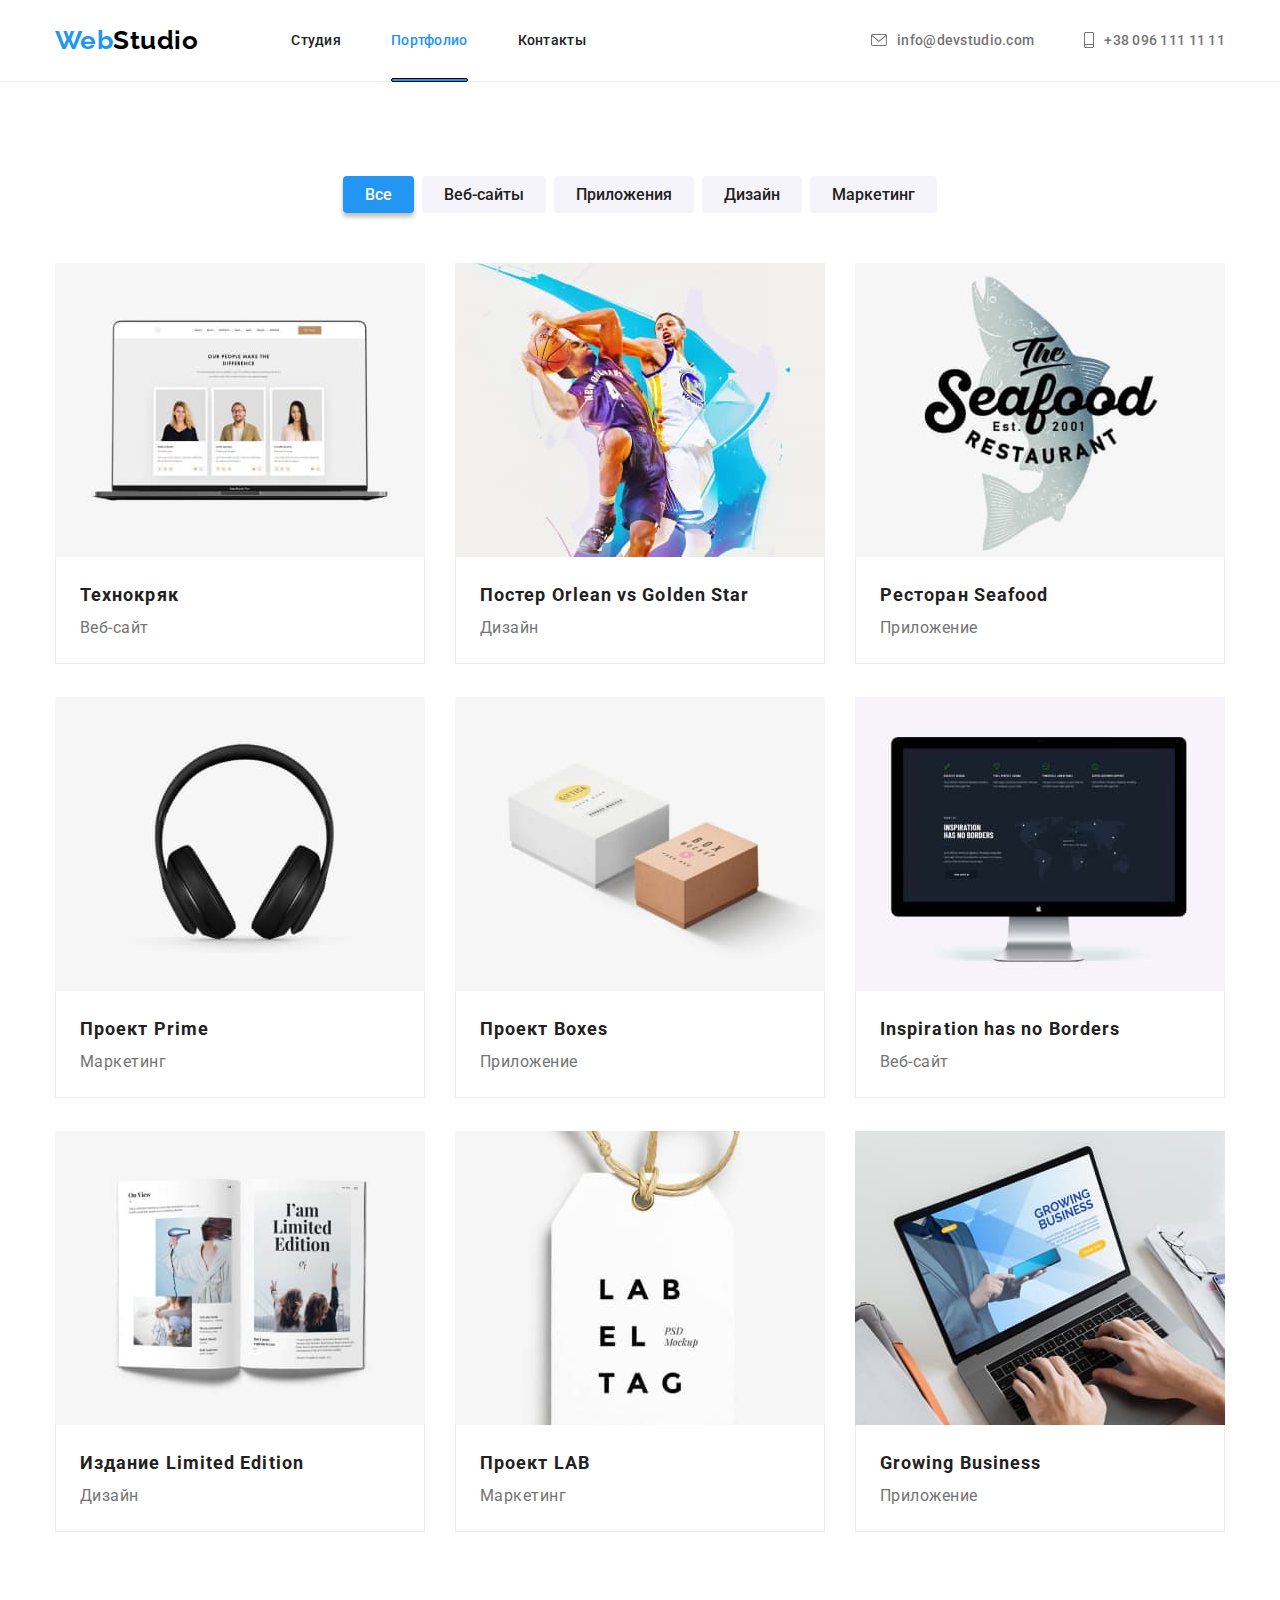
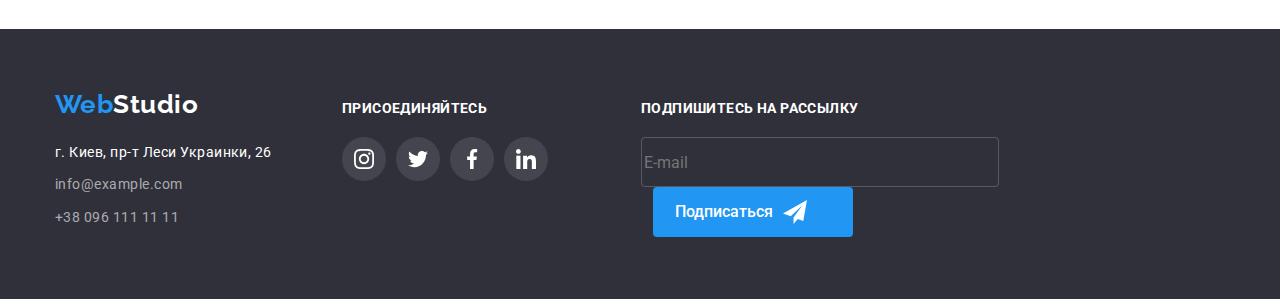
==== commit e17c8473: "hw6 ---1" ====
--- a/portfolio.html
+++ b/portfolio.html
@@ -264,4 +264,5 @@
     </div>
   </footer>  
 </body>
-</html>+</html>
+
--- a/css/styles.css
+++ b/css/styles.css
@@ -112,7 +112,7 @@
   color: var(--logo-color);
 }
 
-.logo-header .logo{
+.logo-header .logo {
   padding-top: 24px;
   padding-bottom: 24px;
 }
@@ -177,8 +177,8 @@
   height: 4px;
   background-color: var(--accent-text-color);
   left: 0;
-  bottom: 0;
-  border: 1px solid var(--logo-color)
+  bottom: -1px;
+  border: 1px solid var(--logo-color);
   box-sizing: border-box;
   border-radius: 2px;
 }
@@ -224,7 +224,7 @@
 .phone-icon {
   fill: currentColor;
   margin-right: 10px;
-  transition: fill var(--time-duration)  cubic-bezier(0.4, 0, 0.2, 1);
+  transition: fill var(--time-duration) cubic-bezier(0.4, 0, 0.2, 1);
 }
 
 /*--------------- Hero------*/
@@ -325,7 +325,7 @@
   background-color: var(--features-background-color);
   width: 370px;
   height: 70px;
-  bottom: 0;  
+  bottom: 0;
   display: flex;
   justify-content: center;
   align-items: center;
@@ -394,8 +394,8 @@
   align-items: center;
   justify-content: center;
   border-radius: 50%;
-  transition: color var(--time-duration) cubic-bezier(0.4, 0, 0.2, 1), 
-  background-color var(--time-duration) cubic-bezier(0.4, 0, 0.2, 1);  
+  transition: color var(--time-duration) cubic-bezier(0.4, 0, 0.2, 1),
+    background-color var(--time-duration) cubic-bezier(0.4, 0, 0.2, 1);
 }
 
 .social-icon {
@@ -448,7 +448,7 @@
   display: flex;
   align-items: center;
   justify-content: center;
-  transition: color var(--time-duration)  cubic-bezier(0.4, 0, 0.2, 1);
+  transition: color var(--time-duration) cubic-bezier(0.4, 0, 0.2, 1);
 }
 
 .customers-icon {
@@ -503,7 +503,6 @@
 .projects .project-wrap:focus .project-top-text {
   transform: translateY(0);
 }
-
 
 .projects .item:nth-child(3n) {
   margin-right: 0;
@@ -594,7 +593,7 @@
   display: flex;
   justify-content: center;
   align-self: center;
-  margin-bottom: 50px; 
+  margin-bottom: 50px;
 }
 
 .btns-list:first-child {
@@ -618,7 +617,7 @@
   line-height: 1.6;
   cursor: pointer;
   transition: color var(--time-duration) cubic-bezier(0.4, 0, 0.2, 1),
-  background-color var(--time-duration) cubic-bezier(0.4, 0, 0.2, 1);
+    background-color var(--time-duration) cubic-bezier(0.4, 0, 0.2, 1);
 }
 
 .portfolio-button:hover,
@@ -670,7 +669,6 @@
   transition: transform var(--time-duration);
 }
 
-
 /* -----------Footer------ */
 
 .address .link {
@@ -733,7 +731,8 @@
   margin-left: 70px;
 }
 
-.connect-title {
+.connect-title,
+.online-title {
   color: var(--accent-color);
   margin-bottom: 20px;
   font-weight: 700;
@@ -743,7 +742,7 @@
   text-transform: uppercase;
 }
 
-.footer-social-item { 
+.footer-social-item {
   border-radius: 50%;
   width: 44px;
   height: 44px;
@@ -798,7 +797,6 @@
   transition: border-color var(--time-duration) cubic-bezier(0.4, 0, 0.2, 1);
 }
 
-
 .online-title {
   color: var(--accent-color);
   margin-bottom: 20px;
@@ -810,9 +808,11 @@
 }
 
 .online-button {
+  display: flex;
   border-radius: 4px;
   padding: 6px 22px;
   border: 0;
+  margin-left: 12px;
   align-items: center;
 
   background-color: var(--accent-text-color);
@@ -825,22 +825,19 @@
   line-height: 1.6;
   cursor: pointer;
   transition: color var(--time-duration) cubic-bezier(0.4, 0, 0.2, 1),
-  background-color var(--time-duration) cubic-bezier(0.4, 0, 0.2, 1);
-
+    background-color var(--time-duration) cubic-bezier(0.4, 0, 0.2, 1);
 }
 
 .online-button-icon {
   margin-left: 10px;
   transition: fill var(--time-duration) cubic-bezier(0.4, 0, 0.2, 1);
 }
-
-
 
 .backdrop {
   position: fixed;
   width: 100vw;
   height: 100vh;
-  background-color: var(--backdrop-color);  
+  background-color: var(--backdrop-color);
   top: 0;
   left: 0;
   transition: opacity var(--time-duration), visibility var(--time-duration);
@@ -861,6 +858,7 @@
 
 .modal-form {
   top: 102px;
+  justify-content: center;
   /* margin-top: 12px; */
   /* margin-bottom: 20px; */
 }
@@ -898,23 +896,21 @@
 }
 
 .modal-input:focus + .input-icon,
-.modal-input:hover + .input-icon
- {
-    fill: var(--accent-text-color);
-}
-
+.modal-input:hover + .input-icon {
+  fill: var(--accent-text-color);
+}
 
 .modal-text {
-    width: 100%;
-    height: 100px;
-    border: 1px solid var(--input-form-border);
-    border-radius: 4px;
-    outline: none;
-    padding: 10px;
-    resize: none;
-    background-color: transparent;
-    color:var(--logo-color);
-    transition: border-color var(--time-duration) cubic-bezier(0.4, 0, 0.2, 1);
+  width: 100%;
+  height: 100px;
+  border: 1px solid var(--input-form-border);
+  border-radius: 4px;
+  outline: none;
+  padding: 10px;
+  resize: none;
+  background-color: transparent;
+  color: var(--logo-color);
+  transition: border-color var(--time-duration) cubic-bezier(0.4, 0, 0.2, 1);
 }
 
 .input-icon {
@@ -935,8 +931,8 @@
 
 .modal-close-button {
   position: absolute;
-  top: 6px;
-  right: 6px;
+  top: 8px;
+  right: 8px;
   width: 30px;
   height: 30px;
   background-color: transparent;
@@ -945,7 +941,12 @@
   display: flex;
   align-items: center;
   justify-content: center;
-  /* transition: color var(--time-duration) cubic-bezier(0.4, 0, 0.2, 1); */
+  transition: color var(--time-duration) cubic-bezier(0.4, 0, 0.2, 1);
+}
+
+.modal-close-button:hover,
+.modal-close-button:focus {
+  color: var(--accent-text-color);
 }
 
 .modal-title {
@@ -960,6 +961,7 @@
 }
 
 .modal-submit-button {
+  display: block;
   border-radius: 4px;
   padding: 10px 53px;
   border: 0;
@@ -974,13 +976,11 @@
   line-height: 1.6;
   cursor: pointer;
   transition: color var(--time-duration) cubic-bezier(0.4, 0, 0.2, 1),
-  background-color var(--time-duration) cubic-bezier(0.4, 0, 0.2, 1);
+    background-color var(--time-duration) cubic-bezier(0.4, 0, 0.2, 1);
   margin: 0 auto;
 }
 
 .modal-check {
-  
-
 }
 
 .modal-check-text {
@@ -994,14 +994,14 @@
 }
 
 .modal-check-text span {
-    width: 16px;
-    height: 15px;
-    border: 2px solid var(--logo-color);
-    margin-right: 5px;
-    border-radius: 2px;
-    display: flex;
-    align-items: center;
-    justify-content: center;
+  width: 16px;
+  height: 15px;
+  border: 2px solid var(--logo-color);
+  margin-right: 5px;
+  border-radius: 2px;
+  display: flex;
+  align-items: center;
+  justify-content: center;
 }
 
 .modal-check-link {
@@ -1015,12 +1015,11 @@
 }
 
 .modal-check:checked + .modal-check-text .icon-check {
-    fill: var(--accent-text-color);
-}
-
+  fill: var(--accent-text-color);
+}
 
 .icon-check {
-  fill:transparent
+  fill: transparent;
 }
 
 .is-hidden {
@@ -1031,4 +1030,15 @@
 
 .backdrop.is-hidden .modal {
   transform: rotate(90deg);
-}+  /* 
+автозаполнение при фокусе
+
+input:-webkit-autofill,
+input:-webkit-autofill:hover,
+input:-webkit-autofill:focus,
+input:-webkit-autofill:active {
+    transition: background-color 5000s ease-in-out 0s;
+    -webkit-box-shadow: 0 0 0px 1000px #fff inset;
+}
+ */
+}
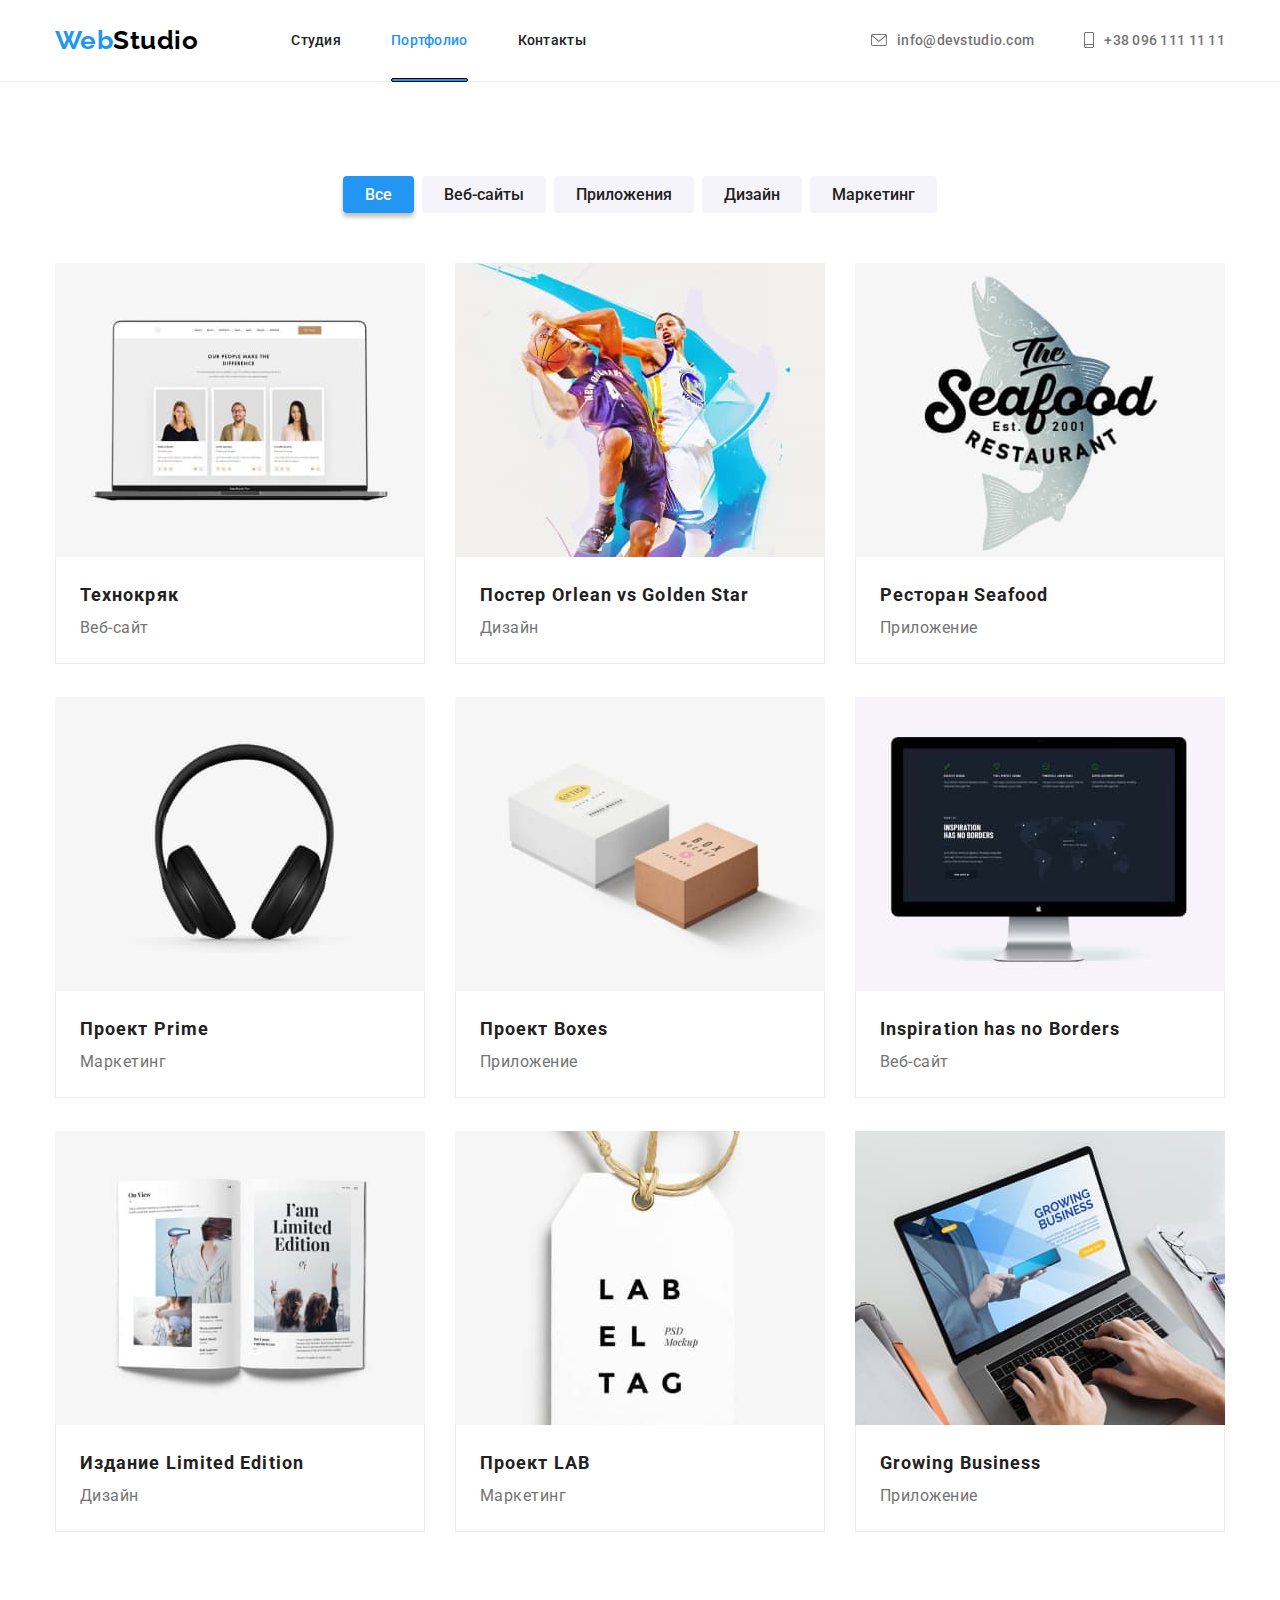
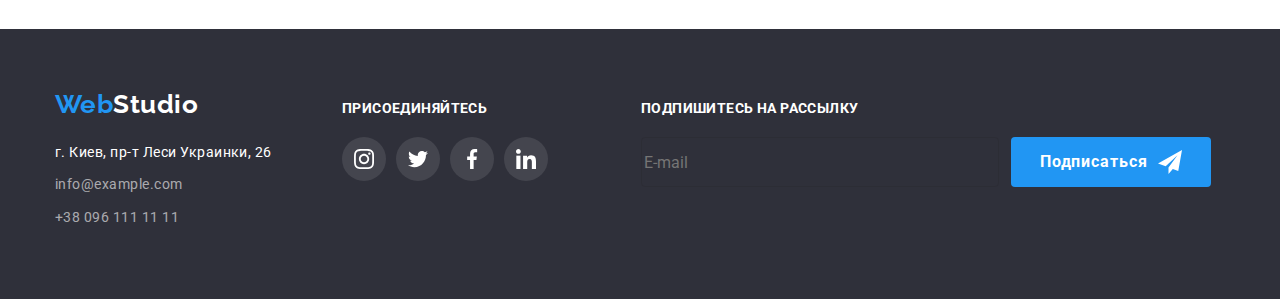
==== commit d8070f35: "hw6 --8" ====
--- a/portfolio.html
+++ b/portfolio.html
@@ -239,7 +239,7 @@
           </ul>
         </div>
       
-            <section class="online">
+            <div class="online">
               <h2 class="online-title">Подпишитесь на рассылку</h2>
               <form action="#" class="online-form">
                 <input 
@@ -259,7 +259,7 @@
                   </svg>
                 </button>
               </form>
-            </section>
+            </div>
 
     </div>
   </footer>  
--- a/css/styles.css
+++ b/css/styles.css
@@ -21,7 +21,7 @@
   --social-link-color: #afb1b8;
   --button-shadow: rgba(0, 0, 0, 0.25);
   --footer-social-link-color: rgba(255, 255, 255, 0.1);
-  --input-form-border: rgba(255, 255, 255, 0.2);
+  --input-form-border: rgba(33, 33, 33, 0.2);
   --time-duration: 500ms;
   --features-background-color: rgba(47, 48, 58, 0.8);
   --top-box-color: rgba(33, 150, 243, 0.9);
@@ -52,6 +52,14 @@
   display: block;
   max-width: 100%;
   height: auto;
+}
+
+input:-webkit-autofill,
+input:-webkit-autofill:hover,
+input:-webkit-autofill:focus,
+input:-webkit-autofill:active {
+  transition: background-color 5000s ease-in-out 0s;
+  -webkit-box-shadow: 0 0 0px 1000px #fff inset;
 }
 
 .visually-hidden {
@@ -797,6 +805,12 @@
   transition: border-color var(--time-duration) cubic-bezier(0.4, 0, 0.2, 1);
 }
 
+.online-form {
+  display: flex;
+  align-items: center;
+  justify-content: center;
+}
+
 .online-title {
   color: var(--accent-color);
   margin-bottom: 20px;
@@ -813,6 +827,7 @@
   padding: 6px 22px;
   border: 0;
   margin-left: 12px;
+  justify-content: center;
   align-items: center;
 
   background-color: var(--accent-text-color);
@@ -820,9 +835,10 @@
 
   width: 200px;
   height: 50px;
-  font-weight: 500;
+  font-weight: 700;
   font-size: 16px;
   line-height: 1.6;
+  letter-spacing: 0.06em;
   cursor: pointer;
   transition: color var(--time-duration) cubic-bezier(0.4, 0, 0.2, 1),
     background-color var(--time-duration) cubic-bezier(0.4, 0, 0.2, 1);
@@ -854,13 +870,12 @@
   height: 581px;
   background-color: var(--background-color);
   border-radius: 5px;
+  margin-top: -75px;
 }
 
 .modal-form {
-  top: 102px;
-  justify-content: center;
-  /* margin-top: 12px; */
-  /* margin-bottom: 20px; */
+  margin-top: 30px;
+  /* justify-content: center; */
 }
 
 .modal-form-field {
@@ -876,15 +891,19 @@
 }
 
 .modal-input-text {
+  display: block;
+  font-weight: 400;
   font-size: 12px;
+  line-height: 1.16;
+  letter-spacing: 0.01em;
+  margin-bottom: 5px;
+  color: var(--primary-text-color);
+}
+
+.modal-input {
   display: block;
-  margin-bottom: 5px;
-  color: var(--logo-color);
-}
-
-.modal-input {
   width: 100%;
-  height: 58px;
+  height: 40px;
   border: 1px solid var(--input-form-border);
   border-radius: 4px;
   padding-left: 48px;
@@ -901,6 +920,7 @@
 }
 
 .modal-text {
+  display: block;
   width: 100%;
   height: 100px;
   border: 1px solid var(--input-form-border);
@@ -913,6 +933,13 @@
   transition: border-color var(--time-duration) cubic-bezier(0.4, 0, 0.2, 1);
 }
 
+.modal-input:hover,
+.modal-input:focus,
+.modal-text:focus,
+.modal-text:hover {
+  border-color: var(--accent-text-color);
+}
+
 .input-icon {
   position: absolute;
   top: 50%;
@@ -923,10 +950,6 @@
 
 .icon-close {
   transition: fill var(--time-duration) cubic-bezier(0.4, 0, 0.2, 1);
-}
-
-.icon-close:hover {
-  fill: var(--accent-text-color);
 }
 
 .modal-close-button {
@@ -941,16 +964,18 @@
   display: flex;
   align-items: center;
   justify-content: center;
-  transition: color var(--time-duration) cubic-bezier(0.4, 0, 0.2, 1);
-}
-
-.modal-close-button:hover,
-.modal-close-button:focus {
-  color: var(--accent-text-color);
+  transition: fill var(--time-duration) cubic-bezier(0.4, 0, 0.2, 1),
+    border-color var(--time-duration) cubic-bezier(0.4, 0, 0.2, 1);
+}
+
+.modal-close-button:hover .icon-close,
+.modal-close-button:focus .icon-close {
+  fill: var(--accent-text-color);
 }
 
 .modal-title {
   position: absolute;
+  display: block;
   font-weight: 700;
   font-size: 20px;
   line-height: 1.15;
@@ -961,9 +986,10 @@
 }
 
 .modal-submit-button {
-  display: block;
+  display: flex;
+  justify-content: center;
+  align-items: center;
   border-radius: 4px;
-  padding: 10px 53px;
   border: 0;
 
   background-color: var(--accent-text-color);
@@ -977,16 +1003,22 @@
   cursor: pointer;
   transition: color var(--time-duration) cubic-bezier(0.4, 0, 0.2, 1),
     background-color var(--time-duration) cubic-bezier(0.4, 0, 0.2, 1);
-  margin: 0 auto;
-}
-
-.modal-check {
+  margin: auto;
+}
+
+.check-wrap {
+  margin-top: 20px;
+}
+
+.modal-check-wrap {
+  margin-bottom: 30px;
 }
 
 .modal-check-text {
   display: flex;
   color: var(--primary-text-color);
-
+  justify-content: center;
+  align-items: center;
   font-weight: 400;
   font-size: 14px;
   line-height: 1.71;
@@ -1004,6 +1036,11 @@
   justify-content: center;
 }
 
+.modal-check:checked + .modal-check-text span {
+  background-color: var(--accent-color);
+  border: none;
+}
+
 .modal-check-link {
   color: var(--accent-text-color);
 
@@ -1012,6 +1049,7 @@
   line-height: 1.71;
   letter-spacing: 0.03em;
   text-decoration-line: underline;
+  margin-left: 5px;
 }
 
 .modal-check:checked + .modal-check-text .icon-check {
@@ -1030,15 +1068,4 @@
 
 .backdrop.is-hidden .modal {
   transform: rotate(90deg);
-  /* 
-автозаполнение при фокусе
-
-input:-webkit-autofill,
-input:-webkit-autofill:hover,
-input:-webkit-autofill:focus,
-input:-webkit-autofill:active {
-    transition: background-color 5000s ease-in-out 0s;
-    -webkit-box-shadow: 0 0 0px 1000px #fff inset;
-}
- */
-}
+}
